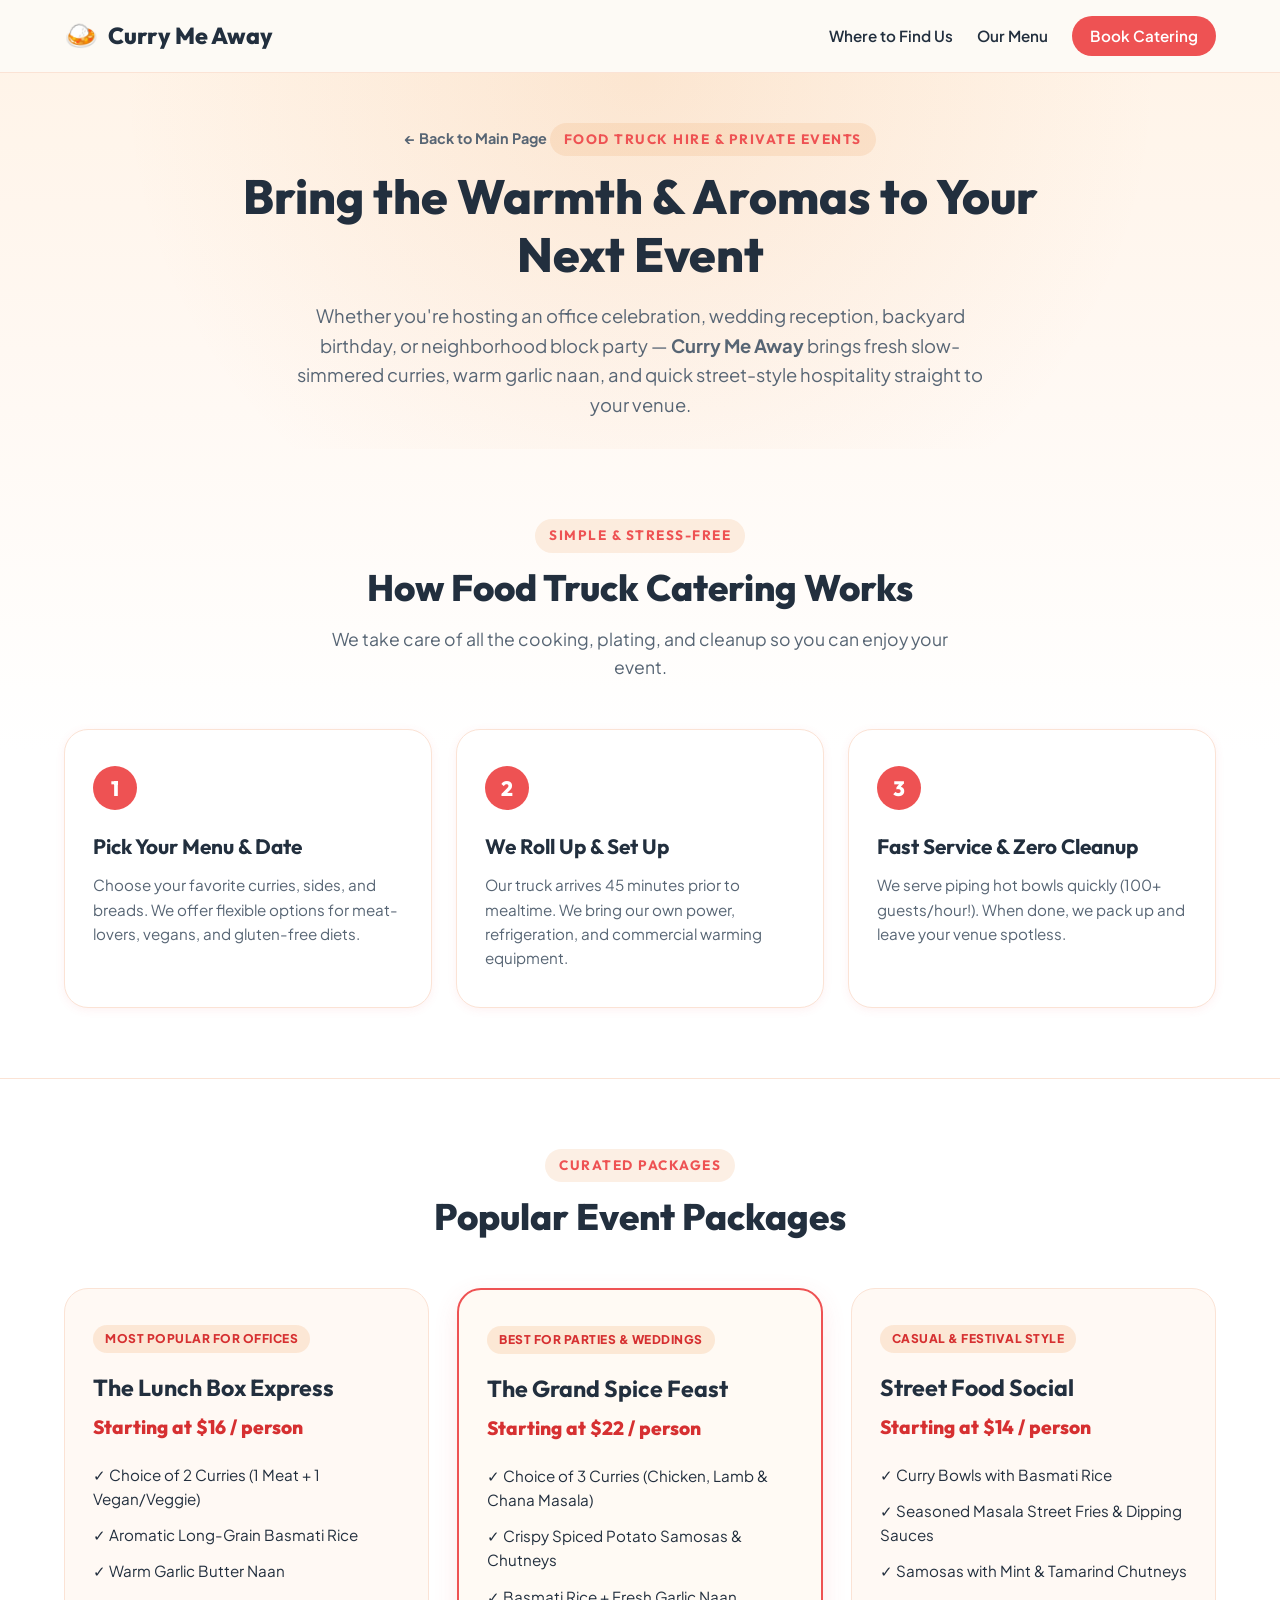
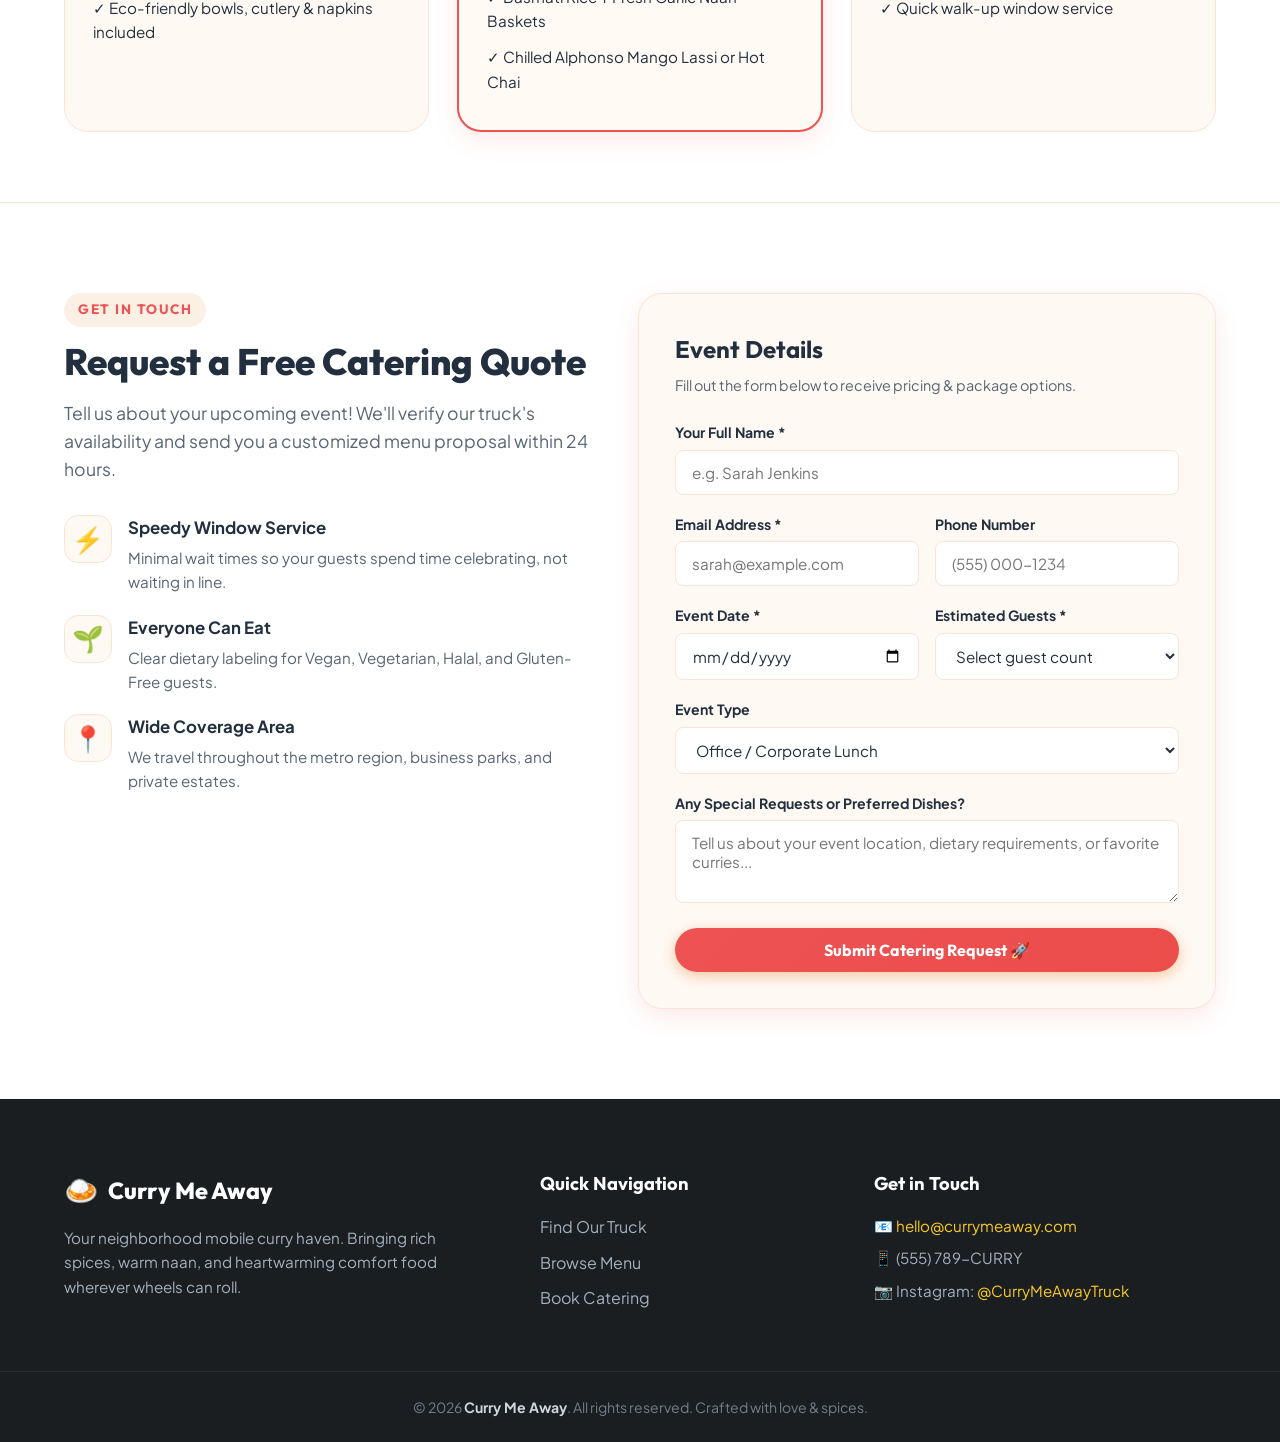
==== catering.html @ a6b998eb "Initial commit" ====
<!DOCTYPE html>
<html lang="en">
<head>
  <meta charset="UTF-8">
  <meta name="viewport" content="width=device-width, initial-scale=1.0">
  <title>Catering & Private Events | Curry Me Away</title>
  
  <!-- Google Fonts -->
  <link rel="preconnect" href="https://fonts.googleapis.com">
  <link rel="preconnect" href="https://fonts.gstatic.com" crossorigin>
  <link href="https://fonts.googleapis.com/css2?family=Outfit:wght@400;500;600;700;800&family=Plus+Jakarta+Sans:wght@400;500;600;700&display=swap" rel="stylesheet">
  
  <!-- Link to our stylesheet -->
  <link rel="stylesheet" href="styles.css">
</head>
<body>

  <!-- ================================================================= -->
  <!-- 1. NAVIGATION BAR                                                 -->
  <!-- ================================================================= -->
  <header class="site-header">
    <div class="container header-container">
      
      <!-- Brand Logo & Name (Links back to Home) -->
      <a href="index.html" class="brand-logo">
        <span class="logo-icon">🍛</span>
        <span class="brand-text">Curry Me Away</span>
      </a>

      <!-- Navigation Links -->
      <nav class="main-nav" id="mainNav">
        <a href="index.html#schedule" class="nav-link">Where to Find Us</a>
        <a href="index.html#menu" class="nav-link">Our Menu</a>
        <a href="catering.html" class="nav-link nav-btn active">Book Catering</a>
      </nav>

      <!-- Mobile Menu Toggle Button -->
      <button class="mobile-menu-btn" id="mobileMenuBtn" aria-label="Toggle Navigation">
        <span></span>
        <span></span>
        <span></span>
      </button>

    </div>
  </header>

  <!-- ================================================================= -->
  <!-- 2. CATERING HERO SECTION                                          -->
  <!-- ================================================================= -->
  <section class="catering-page-hero">
    <div class="container">
      <div class="catering-hero-content">
        <a href="index.html" class="back-link">← Back to Main Page</a>
        <span class="section-subtitle">Food Truck Hire & Private Events</span>
        <h1 class="catering-hero-title">Bring the Warmth & Aromas to Your Next Event</h1>
        <p class="catering-hero-desc">
          Whether you're hosting an office celebration, wedding reception, backyard birthday, 
          or neighborhood block party — <strong>Curry Me Away</strong> brings fresh slow-simmered curries, 
          warm garlic naan, and quick street-style hospitality straight to your venue.
        </p>
      </div>
    </div>
  </section>

  <!-- ================================================================= -->
  <!-- 3. HOW CATERING WORKS (3-Step Process)                           -->
  <!-- ================================================================= -->
  <section class="catering-steps-section">
    <div class="container">
      <div class="section-header">
        <span class="section-subtitle">Simple & Stress-Free</span>
        <h2 class="section-title">How Food Truck Catering Works</h2>
        <p class="section-intro">We take care of all the cooking, plating, and cleanup so you can enjoy your event.</p>
      </div>

      <div class="steps-grid">
        <div class="step-card">
          <div class="step-number">1</div>
          <h3>Pick Your Menu & Date</h3>
          <p>Choose your favorite curries, sides, and breads. We offer flexible options for meat-lovers, vegans, and gluten-free diets.</p>
        </div>

        <div class="step-card">
          <div class="step-number">2</div>
          <h3>We Roll Up & Set Up</h3>
          <p>Our truck arrives 45 minutes prior to mealtime. We bring our own power, refrigeration, and commercial warming equipment.</p>
        </div>

        <div class="step-card">
          <div class="step-number">3</div>
          <h3>Fast Service & Zero Cleanup</h3>
          <p>We serve piping hot bowls quickly (100+ guests/hour!). When done, we pack up and leave your venue spotless.</p>
        </div>
      </div>
    </div>
  </section>

  <!-- ================================================================= -->
  <!-- 4. POPULAR PACKAGES                                               -->
  <!-- ================================================================= -->
  <section class="catering-packages-section">
    <div class="container">
      <div class="section-header">
        <span class="section-subtitle">Curated Packages</span>
        <h2 class="section-title">Popular Event Packages</h2>
      </div>

      <div class="packages-grid">
        <div class="package-card">
          <div class="package-badge">Most Popular for Offices</div>
          <h3>The Lunch Box Express</h3>
          <p class="package-price">Starting at $16 / person</p>
          <ul class="package-features">
            <li>✓ Choice of 2 Curries (1 Meat + 1 Vegan/Veggie)</li>
            <li>✓ Aromatic Long-Grain Basmati Rice</li>
            <li>✓ Warm Garlic Butter Naan</li>
            <li>✓ Eco-friendly bowls, cutlery & napkins included</li>
          </ul>
        </div>

        <div class="package-card featured-package">
          <div class="package-badge">Best for Parties & Weddings</div>
          <h3>The Grand Spice Feast</h3>
          <p class="package-price">Starting at $22 / person</p>
          <ul class="package-features">
            <li>✓ Choice of 3 Curries (Chicken, Lamb & Chana Masala)</li>
            <li>✓ Crispy Spiced Potato Samosas & Chutneys</li>
            <li>✓ Basmati Rice + Fresh Garlic Naan Baskets</li>
            <li>✓ Chilled Alphonso Mango Lassi or Hot Chai</li>
          </ul>
        </div>

        <div class="package-card">
          <div class="package-badge">Casual & Festival Style</div>
          <h3>Street Food Social</h3>
          <p class="package-price">Starting at $14 / person</p>
          <ul class="package-features">
            <li>✓ Curry Bowls with Basmati Rice</li>
            <li>✓ Seasoned Masala Street Fries & Dipping Sauces</li>
            <li>✓ Samosas with Mint & Tamarind Chutneys</li>
            <li>✓ Quick walk-up window service</li>
          </ul>
        </div>
      </div>
    </div>
  </section>

  <!-- ================================================================= -->
  <!-- 5. CATERING INQUIRY FORM                                          -->
  <!-- ================================================================= -->
  <section class="section-catering-form-page" id="inquiryFormSection">
    <div class="container">
      <div class="catering-layout">
        
        <div class="catering-info">
          <span class="section-subtitle">Get In Touch</span>
          <h2 class="section-title">Request a Free Catering Quote</h2>
          <p>
            Tell us about your upcoming event! We'll verify our truck's availability and send you a customized menu proposal within 24 hours.
          </p>

          <div class="catering-perks">
            <div class="perk-item">
              <span class="perk-icon">⚡</span>
              <div>
                <strong>Speedy Window Service</strong>
                <p>Minimal wait times so your guests spend time celebrating, not waiting in line.</p>
              </div>
            </div>
            <div class="perk-item">
              <span class="perk-icon">🌱</span>
              <div>
                <strong>Everyone Can Eat</strong>
                <p>Clear dietary labeling for Vegan, Vegetarian, Halal, and Gluten-Free guests.</p>
              </div>
            </div>
            <div class="perk-item">
              <span class="perk-icon">📍</span>
              <div>
                <strong>Wide Coverage Area</strong>
                <p>We travel throughout the metro region, business parks, and private estates.</p>
              </div>
            </div>
          </div>
        </div>

        <!-- The Catering Form Card -->
        <div class="catering-form-card">
          <h3>Event Details</h3>
          <p class="form-subtext">Fill out the form below to receive pricing & package options.</p>

          <!-- Success Alert Message (revealed after submission via JavaScript) -->
          <div class="form-alert hidden" id="cateringSuccessAlert">
            <span class="alert-icon">🎉</span>
            <div>
              <strong>Inquiry Received!</strong>
              <p id="alertMessage">Thank you! We've received your request and will get back to you shortly.</p>
            </div>
          </div>

          <form id="cateringForm" class="catering-form">
            <div class="form-group">
              <label for="clientName">Your Full Name *</label>
              <input type="text" id="clientName" name="clientName" placeholder="e.g. Sarah Jenkins" required>
            </div>

            <div class="form-row">
              <div class="form-group">
                <label for="clientEmail">Email Address *</label>
                <input type="email" id="clientEmail" name="clientEmail" placeholder="sarah@example.com" required>
              </div>
              <div class="form-group">
                <label for="clientPhone">Phone Number</label>
                <input type="tel" id="clientPhone" name="clientPhone" placeholder="(555) 000-1234">
              </div>
            </div>

            <div class="form-row">
              <div class="form-group">
                <label for="eventDate">Event Date *</label>
                <input type="date" id="eventDate" name="eventDate" required>
              </div>
              <div class="form-group">
                <label for="guestCount">Estimated Guests *</label>
                <select id="guestCount" name="guestCount" required>
                  <option value="" disabled selected>Select guest count</option>
                  <option value="25-50 guests">25 – 50 guests</option>
                  <option value="50-100 guests">50 – 100 guests</option>
                  <option value="100-200 guests">100 – 200 guests</option>
                  <option value="200+ guests">200+ guests</option>
                </select>
              </div>
            </div>

            <div class="form-group">
              <label for="eventType">Event Type</label>
              <select id="eventType" name="eventType">
                <option value="Office / Corporate Lunch">Office / Corporate Lunch</option>
                <option value="Wedding / Engagement">Wedding / Engagement</option>
                <option value="Birthday or Anniversary">Birthday / Anniversary</option>
                <option value="Festival / Community Gathering">Festival / Community Gathering</option>
                <option value="Other Private Gathering">Other Private Event</option>
              </select>
            </div>

            <div class="form-group">
              <label for="eventNotes">Any Special Requests or Preferred Dishes?</label>
              <textarea id="eventNotes" name="eventNotes" rows="3" placeholder="Tell us about your event location, dietary requirements, or favorite curries..."></textarea>
            </div>

            <button type="submit" class="btn btn-primary btn-block">
              Submit Catering Request 🚀
            </button>
          </form>
        </div>

      </div>
    </div>
  </section>

  <!-- ================================================================= -->
  <!-- 6. FOOTER                                                         -->
  <!-- ================================================================= -->
  <footer class="site-footer">
    <div class="container footer-container">
      
      <div class="footer-brand">
        <div class="brand-logo footer-logo">
          <span class="logo-icon">🍛</span>
          <span class="brand-text">Curry Me Away</span>
        </div>
        <p class="footer-about">
          Your neighborhood mobile curry haven. Bringing rich spices, warm naan, and heartwarming comfort food wherever wheels can roll.
        </p>
      </div>

      <div class="footer-links">
        <h4>Quick Navigation</h4>
        <ul>
          <li><a href="index.html#schedule">Find Our Truck</a></li>
          <li><a href="index.html#menu">Browse Menu</a></li>
          <li><a href="catering.html">Book Catering</a></li>
        </ul>
      </div>

      <div class="footer-contact">
        <h4>Get in Touch</h4>
        <p>📧 <a href="mailto:hello@currymeaway.com">hello@currymeaway.com</a></p>
        <p>📱 (555) 789-CURRY</p>
        <p>📷 Instagram: <a href="#">@CurryMeAwayTruck</a></p>
      </div>

    </div>

    <div class="footer-bottom">
      <div class="container">
        <p>© <span id="currentYear">2026</span> <strong>Curry Me Away</strong>. All rights reserved. Crafted with love & spices.</p>
      </div>
    </div>
  </footer>

  <!-- Link to our JavaScript logic -->
  <script src="script.js"></script>
</body>
</html>
---- styles.css ----
/* ==========================================================================
   Curry Me Away - Stylesheet (styles.css)
   ========================================================================== */

/* --------------------------------------------------------------------------
   1. CSS VARIABLES (Theme Colors & Settings)
   Beginner Note: Variables store values (like colors) in one place so you
   can change the whole site's theme just by changing these values!
   -------------------------------------------------------------------------- */
:root {
  /* ========================================================================
     Warm Sunset Palette: Soft Reds, Golden Yellows & Twilight Blue Accent
     ======================================================================== */
  --sunset-red: #ee5253;          /* Soft Sunset Crimson / Coral */
  --sunset-rose: #ff7675;         /* Soft Peach Rose */
  --sunset-gold: #f9ca24;         /* Golden Hour Sun Yellow */
  --sunset-amber: #f39c12;        /* Warm Amber Honey */
  --sunset-blue: #3867d6;         /* Twilight Sky Blue Accent */
  --sunset-deepblue: #1e3799;     /* Twilight Dusk Navy */

  /* Theme mappings */
  --primary-spice: #ee5253;       /* Main interactive color: vibrant sunset coral */
  --primary-hover: #d63031;       /* Deep warm sunset red */
  --spice-red: #eb4d4b;
  --spice-gold: #f9ca24;
  --herb-green: #20bf6b;          /* Veggie/Vegan badge */

  /* Neutral Backgrounds & Text - Grading down to pure white */
  --bg-cream: #fff9f4;           /* Warm sunset mist */
  --bg-card: #ffffff;            /* Pure white card backgrounds */
  --text-main: #222f3e;          /* Rich charcoal for high contrast */
  --text-muted: #576574;         /* Soft twilight slate for subtitles */
  --border-light: #fbe3d5;       /* Delicate sunset border */

  /* Modern Sunset Shadows */
  --shadow-sm: 0 2px 10px rgba(238, 82, 83, 0.08);
  --shadow-md: 0 8px 24px rgba(238, 82, 83, 0.12);
  --shadow-lg: 0 16px 44px rgba(56, 103, 214, 0.12);

  /* Rounded corners */
  --radius-sm: 8px;
  --radius-md: 14px;
  --radius-lg: 24px;
  --radius-full: 9999px;

  /* Font Families */
  --font-heading: 'Outfit', sans-serif;
  --font-body: 'Plus Jakarta Sans', -apple-system, BlinkMacSystemFont, sans-serif;
}

/* --------------------------------------------------------------------------
   2. GLOBAL RESET & BASE STYLES
   -------------------------------------------------------------------------- */
*, *::before, *::after {
  box-sizing: border-box;
  margin: 0;
  padding: 0;
}

html {
  scroll-behavior: smooth;
}

body {
  font-family: var(--font-body);
  /* Warm sunset gradient at the top (soft red/yellow glow) grading smoothly into crisp white */
  background: linear-gradient(180deg, #fff3e6 0%, #fff8f2 350px, #ffffff 750px, #ffffff 100%);
  background-attachment: local;
  color: var(--text-main);
  line-height: 1.6;
  font-size: 16px;
  -webkit-font-smoothing: antialiased;
  min-height: 100vh;
}

img {
  max-width: 100%;
  display: block;
}

a {
  color: var(--primary-spice);
  text-decoration: none;
  transition: color 0.2s ease;
}

a:hover {
  color: var(--primary-hover);
}

/* Container: centers content and keeps it neatly bounded */
.container {
  width: 90%;
  max-width: 1160px;
  margin: 0 auto;
}

/* --------------------------------------------------------------------------
   3. BUTTONS & UI COMPONENTS
   -------------------------------------------------------------------------- */
.btn {
  display: inline-flex;
  align-items: center;
  justify-content: center;
  gap: 8px;
  padding: 12px 24px;
  font-family: var(--font-heading);
  font-size: 1rem;
  font-weight: 700;
  border-radius: var(--radius-full);
  border: none;
  cursor: pointer;
  transition: all 0.25s ease;
  text-decoration: none;
}

.btn-primary {
  background: linear-gradient(135deg, var(--primary-spice), var(--spice-red));
  color: #ffffff;
  box-shadow: 0 4px 14px rgba(230, 126, 34, 0.4);
}

.btn-primary:hover {
  color: #ffffff;
  transform: translateY(-2px);
  box-shadow: 0 6px 20px rgba(230, 126, 34, 0.55);
}

.btn-secondary {
  background-color: #ffffff;
  color: var(--text-main);
  border: 2px solid var(--border-light);
}

.btn-secondary:hover {
  border-color: var(--primary-spice);
  color: var(--primary-spice);
  transform: translateY(-2px);
}

.btn-outline {
  background: transparent;
  color: var(--primary-spice);
  border: 2px solid var(--primary-spice);
}

.btn-outline:hover {
  background-color: var(--primary-spice);
  color: #ffffff;
}

.btn-block {
  width: 100%;
}

/* Section Header Utility */
.section-header {
  text-align: center;
  max-width: 650px;
  margin: 0 auto 48px auto;
}

.section-subtitle {
  display: inline-block;
  font-family: var(--font-heading);
  font-size: 0.85rem;
  font-weight: 700;
  text-transform: uppercase;
  letter-spacing: 1.5px;
  color: var(--primary-spice);
  background-color: rgba(230, 126, 34, 0.12);
  padding: 6px 14px;
  border-radius: var(--radius-full);
  margin-bottom: 12px;
}

.section-title {
  font-family: var(--font-heading);
  font-size: 2.3rem;
  font-weight: 800;
  color: var(--text-main);
  line-height: 1.25;
  margin-bottom: 14px;
}

.section-intro {
  color: var(--text-muted);
  font-size: 1.1rem;
}

/* --------------------------------------------------------------------------
   4. NAVIGATION BAR
   -------------------------------------------------------------------------- */
.site-header {
  position: sticky;
  top: 0;
  background-color: rgba(253, 250, 246, 0.94);
  backdrop-filter: blur(12px);
  border-bottom: 1px solid var(--border-light);
  z-index: 1000;
  padding: 14px 0;
}

.header-container {
  display: flex;
  align-items: center;
  justify-content: space-between;
  gap: 16px;
}

.brand-logo {
  display: flex;
  align-items: center;
  gap: 10px;
  font-family: var(--font-heading);
  font-size: 1.45rem;
  font-weight: 800;
  color: var(--text-main);
}

.logo-icon {
  font-size: 1.7rem;
  transform: rotate(-4deg);
}

.live-status-pill {
  display: inline-flex;
  align-items: center;
  gap: 8px;
  background: #ffffff;
  border: 1px solid var(--border-light);
  padding: 6px 14px;
  border-radius: var(--radius-full);
  font-size: 0.85rem;
  font-weight: 600;
  color: var(--text-main);
  box-shadow: var(--shadow-sm);
}

.status-dot {
  width: 9px;
  height: 9px;
  border-radius: 50%;
  background-color: var(--herb-green);
  box-shadow: 0 0 0 3px rgba(39, 174, 96, 0.25);
  animation: pulse 2s infinite;
}

@keyframes pulse {
  0% { box-shadow: 0 0 0 0 rgba(39, 174, 96, 0.5); }
  70% { box-shadow: 0 0 0 8px rgba(39, 174, 96, 0); }
  100% { box-shadow: 0 0 0 0 rgba(39, 174, 96, 0); }
}

.main-nav {
  display: flex;
  align-items: center;
  gap: 24px;
}

.nav-link {
  font-weight: 600;
  color: var(--text-main);
  font-size: 0.95rem;
}

.nav-link:hover {
  color: var(--primary-spice);
}

.nav-btn {
  background-color: var(--primary-spice);
  color: #ffffff !important;
  padding: 8px 18px;
  border-radius: var(--radius-full);
}

.nav-btn:hover {
  background-color: var(--primary-hover);
}

.mobile-menu-btn {
  display: none;
  flex-direction: column;
  gap: 5px;
  background: transparent;
  border: none;
  cursor: pointer;
  padding: 6px;
}

.mobile-menu-btn span {
  width: 24px;
  height: 2.5px;
  background-color: var(--text-main);
  border-radius: 2px;
  transition: all 0.3s ease;
}

/* --------------------------------------------------------------------------
   5. HERO SECTION
   -------------------------------------------------------------------------- */
.hero-section {
  padding: 70px 0 60px 0;
  background: radial-gradient(circle at 80% 20%, rgba(230, 126, 34, 0.08) 0%, transparent 60%);
}

.hero-container {
  display: grid;
  grid-template-columns: 1.2fr 0.8fr;
  align-items: center;
  gap: 48px;
}

.hero-tagline {
  display: inline-block;
  font-size: 0.9rem;
  font-weight: 700;
  color: var(--spice-red);
  margin-bottom: 14px;
  letter-spacing: 0.5px;
}

.hero-title {
  font-family: var(--font-heading);
  font-size: 3.4rem;
  font-weight: 800;
  line-height: 1.15;
  color: var(--text-main);
  margin-bottom: 18px;
}

.hero-title .highlight {
  background: linear-gradient(120deg, var(--primary-spice), var(--spice-red));
  -webkit-background-clip: text;
  -webkit-text-fill-color: transparent;
}

.hero-description {
  font-size: 1.15rem;
  color: var(--text-muted);
  margin-bottom: 30px;
  max-width: 540px;
}

.hero-actions {
  display: flex;
  gap: 16px;
  margin-bottom: 36px;
  flex-wrap: wrap;
}

.hero-badges {
  display: flex;
  gap: 20px;
  flex-wrap: wrap;
}

.badge-item {
  display: flex;
  align-items: center;
  gap: 8px;
  font-size: 0.9rem;
  font-weight: 600;
  color: var(--text-main);
  background: #ffffff;
  padding: 6px 14px;
  border-radius: var(--radius-full);
  border: 1px solid var(--border-light);
  box-shadow: var(--shadow-sm);
}

/* Hero Decorative Card */
.hero-food-card {
  background: linear-gradient(145deg, #ffffff, #fffaf4);
  border: 2px solid #fae5d3;
  border-radius: var(--radius-lg);
  padding: 36px 30px;
  box-shadow: var(--shadow-lg);
  text-align: center;
  position: relative;
  transform: rotate(1deg);
  transition: transform 0.3s ease;
}

.hero-food-card:hover {
  transform: rotate(0deg) translateY(-4px);
}

.card-visual-header {
  display: flex;
  justify-content: space-between;
  align-items: center;
  margin-bottom: 20px;
}

.card-tag {
  background-color: rgba(230, 126, 34, 0.15);
  color: var(--primary-hover);
  padding: 4px 10px;
  border-radius: var(--radius-full);
  font-size: 0.75rem;
  font-weight: 700;
}

.spice-level {
  font-size: 0.8rem;
  font-weight: 700;
  color: var(--spice-red);
}

.food-emoji-display {
  font-size: 5rem;
  line-height: 1;
  margin: 10px 0 16px 0;
  filter: drop-shadow(0 10px 14px rgba(230, 126, 34, 0.25));
}

.hero-food-card h3 {
  font-family: var(--font-heading);
  font-size: 1.45rem;
  margin-bottom: 8px;
}

.hero-food-card p {
  color: var(--text-muted);
  font-size: 0.95rem;
  margin-bottom: 20px;
}

.pill-badge {
  display: inline-block;
  background-color: #f6f8fa;
  color: var(--text-main);
  padding: 6px 16px;
  border-radius: var(--radius-full);
  font-size: 0.85rem;
  font-weight: 600;
  border: 1px solid var(--border-light);
}

/* --------------------------------------------------------------------------
   6. LIVE SCHEDULE & TRACKER SECTION
   -------------------------------------------------------------------------- */
.section-schedule {
  padding: 80px 0;
  background-color: #ffffff;
  border-top: 1px solid var(--border-light);
  border-bottom: 1px solid var(--border-light);
}

/* Today's Special Featured Card */
.today-highlight-card {
  background: linear-gradient(135deg, #2c3e50, #1a252f);
  color: #ffffff;
  border-radius: var(--radius-lg);
  padding: 32px;
  box-shadow: var(--shadow-lg);
  margin-bottom: 48px;
  position: relative;
  overflow: hidden;
  border-left: 8px solid var(--primary-spice);
}

.today-banner-label {
  display: flex;
  align-items: center;
  gap: 8px;
  font-family: var(--font-heading);
  font-size: 0.9rem;
  font-weight: 800;
  letter-spacing: 1.5px;
  color: var(--spice-gold);
  margin-bottom: 16px;
}

.today-details {
  display: flex;
  justify-content: space-between;
  align-items: center;
  gap: 24px;
  flex-wrap: wrap;
}

.today-info h3 {
  font-family: var(--font-heading);
  font-size: 2rem;
  font-weight: 800;
  margin-bottom: 6px;
}

.today-address {
  color: #bdc3c7;
  font-size: 1.05rem;
  margin-bottom: 6px;
}

.today-hours {
  color: var(--spice-gold);
  font-weight: 700;
  font-size: 1.05rem;
}

.today-actions .btn-outline {
  border-color: #ffffff;
  color: #ffffff;
}

.today-actions .btn-outline:hover {
  background-color: #ffffff;
  color: #1a252f;
}

/* Weekly Itinerary Grid */
.weekly-heading {
  font-family: var(--font-heading);
  font-size: 1.4rem;
  margin-bottom: 24px;
  color: var(--text-main);
}

.schedule-grid {
  display: grid;
  grid-template-columns: repeat(auto-fit, minmax(260px, 1fr));
  gap: 16px;
}

.schedule-day-card {
  background-color: var(--bg-cream);
  border: 1px solid var(--border-light);
  border-radius: var(--radius-md);
  padding: 20px;
  transition: all 0.2s ease;
  position: relative;
}

.schedule-day-card:hover {
  transform: translateY(-2px);
  box-shadow: var(--shadow-sm);
  border-color: var(--primary-spice);
}

.schedule-day-card.is-today {
  border: 2px solid var(--primary-spice);
  background-color: #fff9f3;
  box-shadow: 0 4px 16px rgba(230, 126, 34, 0.15);
}

.day-header {
  display: flex;
  justify-content: space-between;
  align-items: center;
  margin-bottom: 8px;
}

.day-name {
  font-family: var(--font-heading);
  font-size: 1.15rem;
  font-weight: 800;
  color: var(--text-main);
}

.today-indicator-tag {
  background-color: var(--primary-spice);
  color: #ffffff;
  font-size: 0.7rem;
  font-weight: 800;
  padding: 3px 8px;
  border-radius: var(--radius-full);
  text-transform: uppercase;
  letter-spacing: 0.5px;
}

.day-location {
  font-weight: 600;
  color: var(--primary-hover);
  margin-bottom: 4px;
  font-size: 0.95rem;
}

.day-address {
  font-size: 0.85rem;
  color: var(--text-muted);
  margin-bottom: 8px;
}

.day-time {
  font-size: 0.85rem;
  color: var(--text-main);
  font-weight: 600;
}

/* --------------------------------------------------------------------------
   7. INTERACTIVE MENU SECTION
   -------------------------------------------------------------------------- */
.section-menu {
  padding: 90px 0;
}

.filter-controls {
  display: flex;
  justify-content: center;
  gap: 10px;
  flex-wrap: wrap;
  margin-bottom: 40px;
}

.filter-btn {
  background-color: #ffffff;
  border: 1px solid var(--border-light);
  color: var(--text-main);
  font-family: var(--font-heading);
  font-weight: 600;
  font-size: 0.95rem;
  padding: 10px 20px;
  border-radius: var(--radius-full);
  cursor: pointer;
  transition: all 0.2s ease;
}

.filter-btn:hover {
  border-color: var(--primary-spice);
  color: var(--primary-spice);
}

.filter-btn.active {
  background-color: var(--primary-spice);
  color: #ffffff;
  border-color: var(--primary-spice);
  box-shadow: 0 4px 12px rgba(230, 126, 34, 0.35);
}

/* Menu Grid */
.menu-grid {
  display: grid;
  grid-template-columns: repeat(auto-fill, minmax(320px, 1fr));
  gap: 24px;
  margin-bottom: 32px;
}

.menu-card {
  background-color: var(--bg-card);
  border: 1px solid var(--border-light);
  border-radius: var(--radius-lg);
  padding: 24px;
  box-shadow: var(--shadow-sm);
  display: flex;
  flex-direction: column;
  justify-content: space-between;
  transition: transform 0.25s ease, box-shadow 0.25s ease;
  position: relative;
}

.menu-card:hover {
  transform: translateY(-4px);
  box-shadow: var(--shadow-md);
  border-color: #fae5d3;
}

.menu-card-top {
  display: flex;
  justify-content: space-between;
  align-items: flex-start;
  margin-bottom: 12px;
}

.dish-icon {
  font-size: 2.2rem;
  background-color: rgba(230, 126, 34, 0.1);
  width: 54px;
  height: 54px;
  display: flex;
  align-items: center;
  justify-content: center;
  border-radius: var(--radius-md);
}

.dish-price {
  font-family: var(--font-heading);
  font-size: 1.35rem;
  font-weight: 800;
  color: var(--primary-hover);
}

.dish-name {
  font-family: var(--font-heading);
  font-size: 1.25rem;
  font-weight: 700;
  color: var(--text-main);
  margin-bottom: 8px;
}

.dish-description {
  color: var(--text-muted);
  font-size: 0.92rem;
  line-height: 1.5;
  margin-bottom: 18px;
  flex-grow: 1;
}

.dish-meta {
  display: flex;
  justify-content: space-between;
  align-items: center;
  border-top: 1px dashed var(--border-light);
  padding-top: 14px;
  margin-top: auto;
}

.diet-tags {
  display: flex;
  gap: 6px;
  flex-wrap: wrap;
}

.tag {
  font-size: 0.72rem;
  font-weight: 700;
  padding: 3px 8px;
  border-radius: var(--radius-full);
  text-transform: uppercase;
}

.tag-vegan {
  background-color: rgba(39, 174, 96, 0.15);
  color: var(--herb-green);
}

.tag-gf {
  background-color: rgba(243, 156, 18, 0.15);
  color: #b7791f;
}

.tag-veg {
  background-color: rgba(46, 204, 113, 0.15);
  color: #27ae60;
}

.dish-spice {
  font-size: 0.82rem;
  font-weight: 700;
}

.menu-footnote {
  text-align: center;
  color: var(--text-muted);
  font-size: 0.95rem;
  margin-top: 24px;
}

/* --------------------------------------------------------------------------
   8. CATERING & INQUIRY SECTION
   -------------------------------------------------------------------------- */
.section-catering {
  padding: 90px 0;
  background-color: #ffffff;
  border-top: 1px solid var(--border-light);
}

.catering-layout {
  display: grid;
  grid-template-columns: 1fr 1.1fr;
  gap: 48px;
  align-items: start;
}

.catering-info p {
  color: var(--text-muted);
  font-size: 1.1rem;
  margin-bottom: 32px;
}

.catering-perks {
  display: flex;
  flex-direction: column;
  gap: 20px;
}

.perk-item {
  display: flex;
  gap: 16px;
  align-items: flex-start;
}

.perk-icon {
  font-size: 1.6rem;
  background-color: var(--bg-cream);
  border: 1px solid var(--border-light);
  width: 48px;
  height: 48px;
  display: flex;
  align-items: center;
  justify-content: center;
  border-radius: var(--radius-md);
  flex-shrink: 0;
}

.perk-item strong {
  display: block;
  font-size: 1.05rem;
  margin-bottom: 4px;
}

.perk-item p {
  font-size: 0.95rem;
  margin-bottom: 0;
}

/* Catering Form Card */
.catering-form-card {
  background-color: var(--bg-cream);
  border: 1px solid var(--border-light);
  border-radius: var(--radius-lg);
  padding: 36px;
  box-shadow: var(--shadow-md);
}

.catering-form-card h3 {
  font-family: var(--font-heading);
  font-size: 1.5rem;
  margin-bottom: 6px;
}

.form-subtext {
  color: var(--text-muted);
  font-size: 0.9rem;
  margin-bottom: 24px;
}

.form-group {
  margin-bottom: 18px;
}

.form-row {
  display: grid;
  grid-template-columns: 1fr 1fr;
  gap: 16px;
}

.catering-form label {
  display: block;
  font-size: 0.88rem;
  font-weight: 700;
  margin-bottom: 6px;
  color: var(--text-main);
}

.catering-form input,
.catering-form select,
.catering-form textarea {
  width: 100%;
  padding: 12px 16px;
  font-family: var(--font-body);
  font-size: 0.95rem;
  border: 1px solid var(--border-light);
  border-radius: var(--radius-sm);
  background-color: #ffffff;
  color: var(--text-main);
  transition: all 0.2s ease;
}

.catering-form input:focus,
.catering-form select:focus,
.catering-form textarea:focus {
  outline: none;
  border-color: var(--primary-spice);
  box-shadow: 0 0 0 3px rgba(230, 126, 34, 0.2);
}

/* Form Alert */
.form-alert {
  display: flex;
  gap: 12px;
  align-items: center;
  background-color: #eafaf1;
  border: 1px solid #a3e4d7;
  color: #1e8449;
  padding: 16px;
  border-radius: var(--radius-md);
  margin-bottom: 20px;
}

.form-alert.hidden {
  display: none;
}

.alert-icon {
  font-size: 1.8rem;
}

/* --------------------------------------------------------------------------
   8b. CATERING CTA BANNER (Landing Page)
   -------------------------------------------------------------------------- */
.section-catering-cta {
  padding: 40px 0 90px 0;
}

.catering-cta-card {
  background: linear-gradient(135deg, #24292e, #1a1e21);
  color: #ffffff;
  border-radius: var(--radius-lg);
  padding: 48px 40px;
  display: flex;
  justify-content: space-between;
  align-items: center;
  gap: 32px;
  border-left: 8px solid var(--primary-spice);
  box-shadow: var(--shadow-lg);
}

.catering-cta-card .section-subtitle {
  background-color: rgba(230, 126, 34, 0.2);
  color: var(--spice-gold);
}

.catering-cta-card h2 {
  font-family: var(--font-heading);
  font-size: 2.1rem;
  margin: 10px 0 10px 0;
}

.catering-cta-card p {
  color: #bdc3c7;
  max-width: 600px;
  font-size: 1.05rem;
}

/* --------------------------------------------------------------------------
   8c. DEDICATED CATERING PAGE STYLES (catering.html)
   -------------------------------------------------------------------------- */
.catering-page-hero {
  padding: 50px 0 30px 0;
  background: radial-gradient(circle at 50% 0%, rgba(230, 126, 34, 0.12) 0%, transparent 70%);
  text-align: center;
}

.back-link {
  display: inline-block;
  font-weight: 700;
  font-size: 0.9rem;
  margin-bottom: 18px;
  color: var(--text-muted);
}

.back-link:hover {
  color: var(--primary-spice);
}

.catering-hero-title {
  font-family: var(--font-heading);
  font-size: 3rem;
  font-weight: 800;
  line-height: 1.2;
  margin-bottom: 18px;
  max-width: 820px;
  margin-left: auto;
  margin-right: auto;
}

.catering-hero-desc {
  font-size: 1.15rem;
  color: var(--text-muted);
  max-width: 720px;
  margin: 0 auto;
}

.catering-steps-section {
  padding: 70px 0;
}

.steps-grid {
  display: grid;
  grid-template-columns: repeat(auto-fit, minmax(280px, 1fr));
  gap: 24px;
}

.step-card {
  background: #ffffff;
  border: 1px solid var(--border-light);
  border-radius: var(--radius-lg);
  padding: 36px 28px;
  box-shadow: var(--shadow-sm);
  position: relative;
  transition: transform 0.2s ease, border-color 0.2s ease;
}

.step-card:hover {
  transform: translateY(-4px);
  border-color: var(--primary-spice);
}

.step-number {
  width: 44px;
  height: 44px;
  background: var(--primary-spice);
  color: #ffffff;
  font-family: var(--font-heading);
  font-weight: 800;
  font-size: 1.3rem;
  display: flex;
  align-items: center;
  justify-content: center;
  border-radius: 50%;
  margin-bottom: 20px;
}

.step-card h3 {
  font-family: var(--font-heading);
  font-size: 1.3rem;
  margin-bottom: 10px;
}

.step-card p {
  color: var(--text-muted);
  font-size: 0.95rem;
}

.catering-packages-section {
  padding: 70px 0;
  background-color: #ffffff;
  border-top: 1px solid var(--border-light);
  border-bottom: 1px solid var(--border-light);
}

.packages-grid {
  display: grid;
  grid-template-columns: repeat(auto-fit, minmax(300px, 1fr));
  gap: 28px;
}

.package-card {
  background: var(--bg-cream);
  border: 1px solid var(--border-light);
  border-radius: var(--radius-lg);
  padding: 36px 28px;
  display: flex;
  flex-direction: column;
  position: relative;
  transition: all 0.25s ease;
}

.package-card:hover {
  transform: translateY(-4px);
  box-shadow: var(--shadow-md);
}

.featured-package {
  border: 2px solid var(--primary-spice);
  background: #fffaf4;
  box-shadow: var(--shadow-md);
}

.package-badge {
  display: inline-block;
  align-self: flex-start;
  font-size: 0.75rem;
  font-weight: 800;
  text-transform: uppercase;
  letter-spacing: 0.5px;
  padding: 4px 12px;
  border-radius: var(--radius-full);
  background: rgba(230, 126, 34, 0.15);
  color: var(--primary-hover);
  margin-bottom: 16px;
}

.package-card h3 {
  font-family: var(--font-heading);
  font-size: 1.45rem;
  margin-bottom: 6px;
}

.package-price {
  font-family: var(--font-heading);
  font-size: 1.2rem;
  font-weight: 800;
  color: var(--primary-hover);
  margin-bottom: 20px;
}

.package-features {
  list-style: none;
  display: flex;
  flex-direction: column;
  gap: 12px;
  font-size: 0.95rem;
  color: var(--text-main);
}

.section-catering-form-page {
  padding: 90px 0;
}

/* --------------------------------------------------------------------------
   9. FOOTER
   -------------------------------------------------------------------------- */
.site-footer {
  background-color: #1a1e21;
  color: #f1f2f6;
  padding: 70px 0 0 0;
}

.footer-container {
  display: grid;
  grid-template-columns: 1.5fr 1fr 1.2fr;
  gap: 48px;
  padding-bottom: 50px;
}

.footer-logo {
  color: #ffffff;
  margin-bottom: 14px;
}

.footer-about {
  color: #a4b0be;
  font-size: 0.95rem;
  max-width: 380px;
}

.site-footer h4 {
  font-family: var(--font-heading);
  font-size: 1.15rem;
  margin-bottom: 16px;
  color: #ffffff;
}

.footer-links ul {
  list-style: none;
}

.footer-links li {
  margin-bottom: 10px;
}

.footer-links a {
  color: #a4b0be;
  transition: color 0.2s ease;
}

.footer-links a:hover {
  color: var(--primary-spice);
}

.footer-contact p {
  color: #a4b0be;
  font-size: 0.95rem;
  margin-bottom: 8px;
}

.footer-contact a {
  color: var(--spice-gold);
}

.footer-bottom {
  border-top: 1px solid rgba(255, 255, 255, 0.08);
  padding: 24px 0;
  text-align: center;
  font-size: 0.88rem;
  color: #747d8c;
}

.footer-bottom strong {
  color: #ced6e0;
}

/* --------------------------------------------------------------------------
   10. MOBILE RESPONSIVENESS (Media Queries)
   Beginner Note: Media queries apply styles only when the screen width
   is smaller than a specific number (like 860px or 600px).
   -------------------------------------------------------------------------- */
@media (max-width: 860px) {
  .hero-container {
    grid-template-columns: 1fr;
    text-align: center;
  }

  .hero-title {
    font-size: 2.6rem;
  }

  .hero-description {
    margin-left: auto;
    margin-right: auto;
  }

  .hero-actions {
    justify-content: center;
  }

  .hero-badges {
    justify-content: center;
  }

  .hero-card-wrapper {
    max-width: 440px;
    margin: 0 auto;
  }

  .catering-layout {
    grid-template-columns: 1fr;
  }

  .catering-cta-card {
    flex-direction: column;
    text-align: center;
    padding: 36px 24px;
  }

  .catering-hero-title {
    font-size: 2.3rem;
  }

  .footer-container {
    grid-template-columns: 1fr;
    gap: 32px;
  }
}

@media (max-width: 680px) {
  .header-container {
    flex-wrap: wrap;
  }

  .live-status-pill {
    order: 3;
    width: 100%;
    justify-content: center;
  }

  .mobile-menu-btn {
    display: flex;
  }

  .main-nav {
    display: none; /* Hidden on phones unless toggled */
    width: 100%;
    flex-direction: column;
    padding: 16px 0;
    gap: 12px;
  }

  .main-nav.nav-open {
    display: flex;
  }

  .form-row {
    grid-template-columns: 1fr;
  }

  .section-title {
    font-size: 1.85rem;
  }

  .today-details {
    flex-direction: column;
    align-items: flex-start;
  }
}
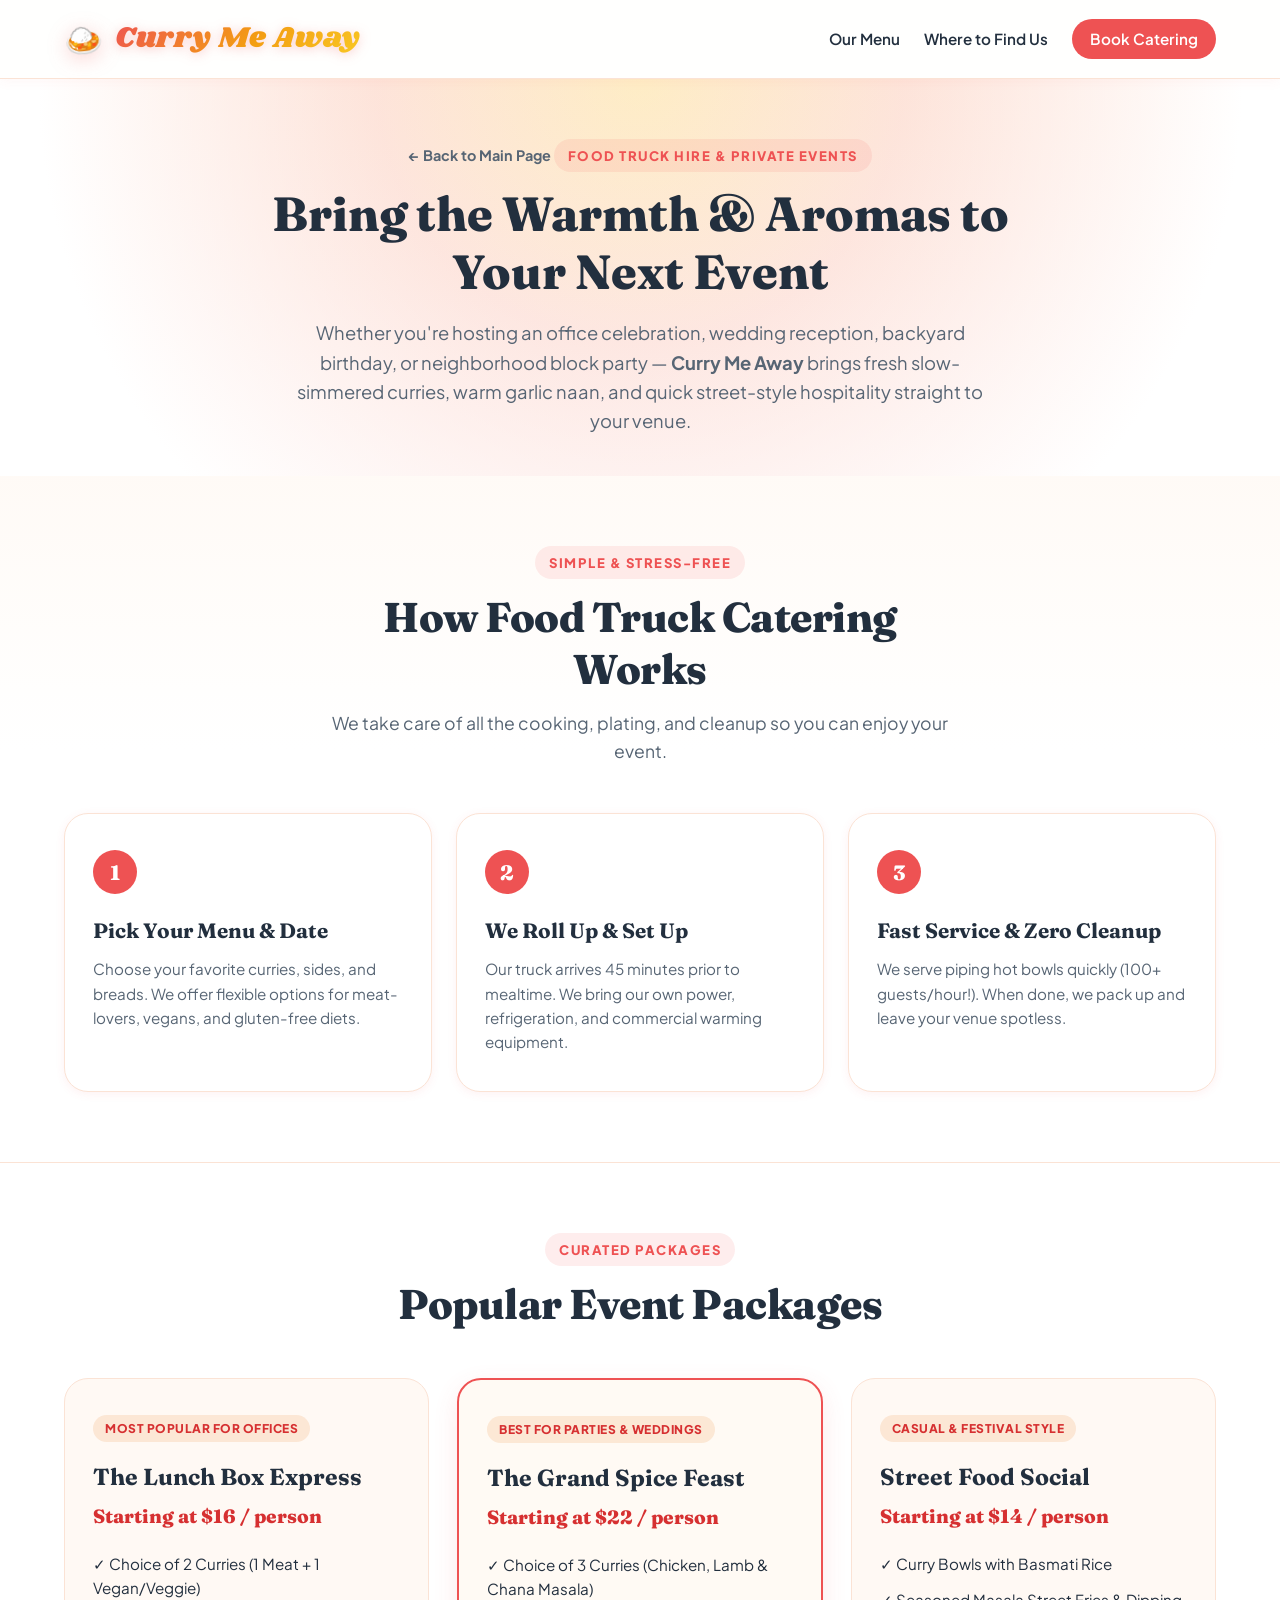
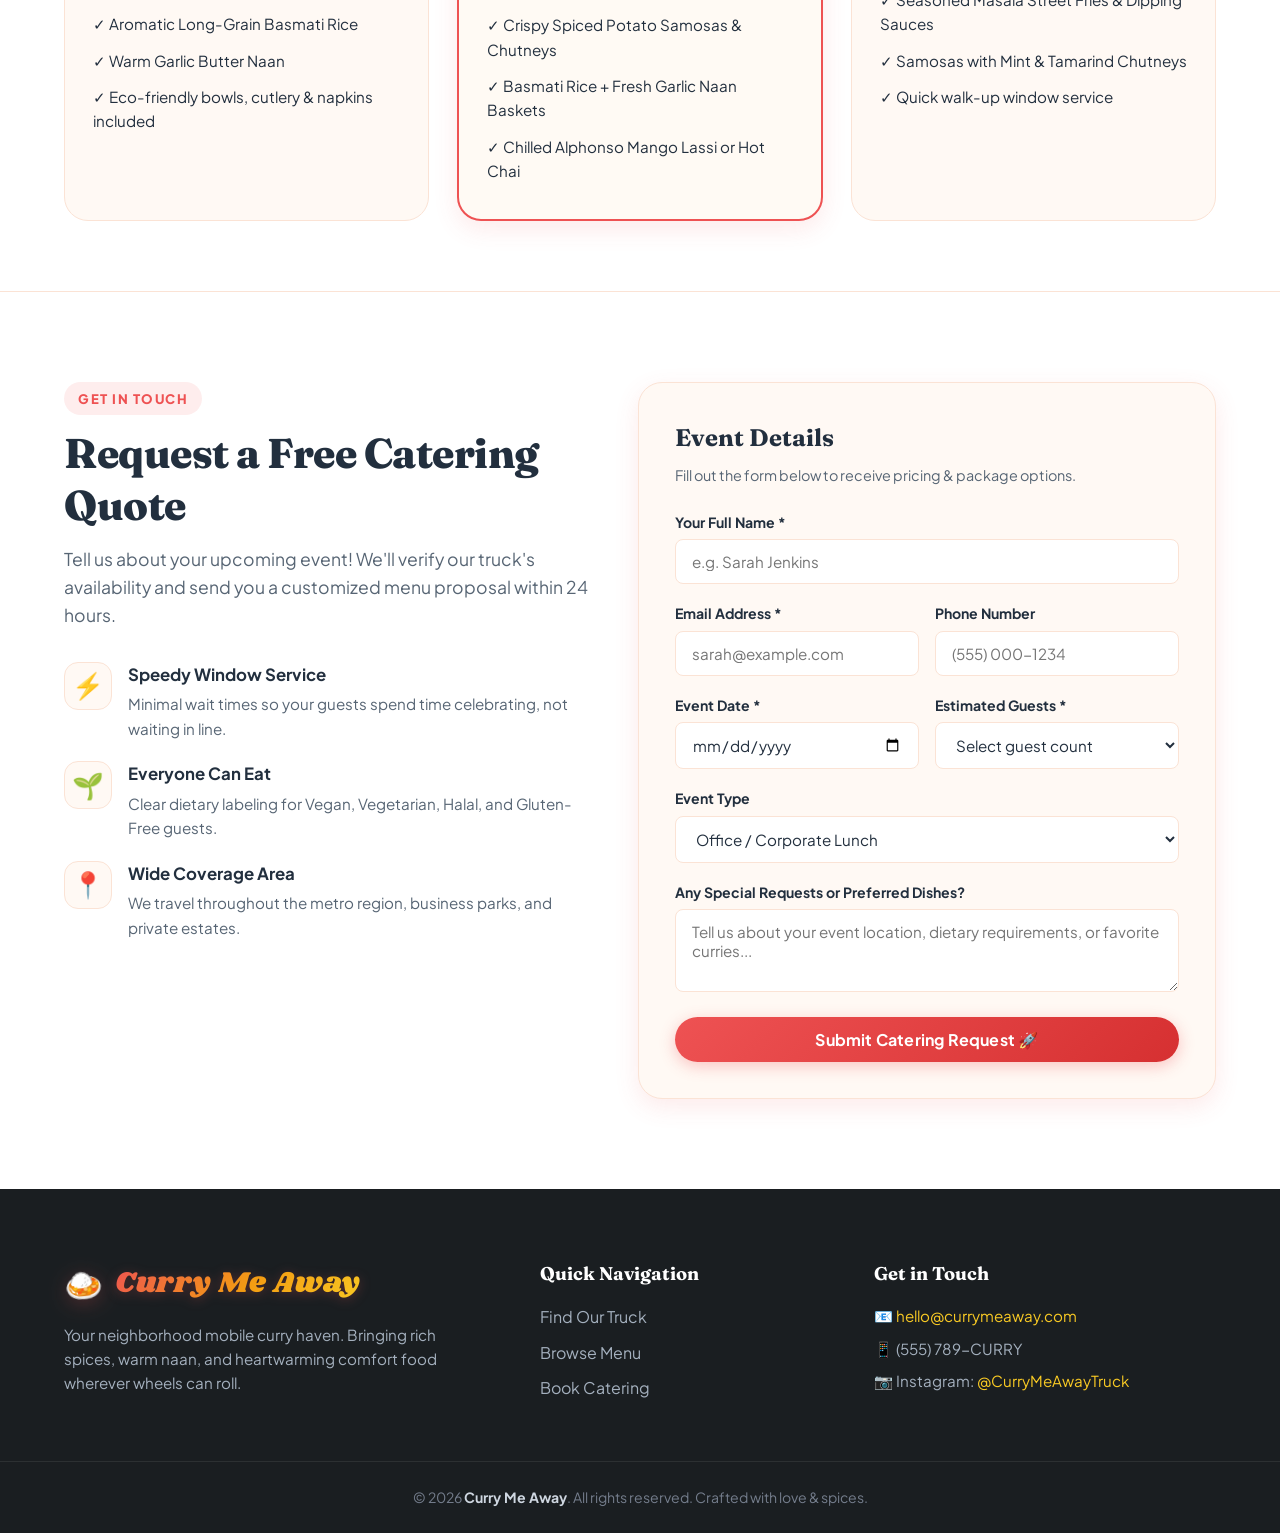
==== commit 542e7800: "Apply warm sunset color theme, shine up brand name, and remove redundant location bar" ====
--- a/catering.html
+++ b/catering.html
@@ -5,10 +5,10 @@
   <meta name="viewport" content="width=device-width, initial-scale=1.0">
   <title>Catering & Private Events | Curry Me Away</title>
   
-  <!-- Google Fonts -->
+  <!-- Google Fonts: Shrikhand (Brand), Fraunces (Headings), Plus Jakarta Sans (Body) -->
   <link rel="preconnect" href="https://fonts.googleapis.com">
   <link rel="preconnect" href="https://fonts.gstatic.com" crossorigin>
-  <link href="https://fonts.googleapis.com/css2?family=Outfit:wght@400;500;600;700;800&family=Plus+Jakarta+Sans:wght@400;500;600;700&display=swap" rel="stylesheet">
+  <link href="https://fonts.googleapis.com/css2?family=Fraunces:opsz,wght@9..144,600;9..144,700;9..144,800;9..144,900&family=Plus+Jakarta+Sans:wght@400;500;600;700;800&family=Shrikhand&display=swap" rel="stylesheet">
   
   <!-- Link to our stylesheet -->
   <link rel="stylesheet" href="styles.css">
@@ -29,8 +29,8 @@
 
       <!-- Navigation Links -->
       <nav class="main-nav" id="mainNav">
+        <a href="index.html#menu" class="nav-link">Our Menu</a>
         <a href="index.html#schedule" class="nav-link">Where to Find Us</a>
-        <a href="index.html#menu" class="nav-link">Our Menu</a>
         <a href="catering.html" class="nav-link nav-btn active">Book Catering</a>
       </nav>
 
--- a/styles.css
+++ b/styles.css
@@ -43,8 +43,9 @@
   --radius-lg: 24px;
   --radius-full: 9999px;
 
-  /* Font Families */
-  --font-heading: 'Outfit', sans-serif;
+  /* Font Families: Warmth & Pizzazz */
+  --font-brand: 'Shrikhand', cursive, sans-serif;
+  --font-heading: 'Fraunces', Georgia, serif;
   --font-body: 'Plus Jakarta Sans', -apple-system, BlinkMacSystemFont, sans-serif;
 }
 
@@ -104,9 +105,10 @@
   justify-content: center;
   gap: 8px;
   padding: 12px 24px;
-  font-family: var(--font-heading);
+  font-family: var(--font-body);
   font-size: 1rem;
   font-weight: 700;
+  letter-spacing: 0.2px;
   border-radius: var(--radius-full);
   border: none;
   cursor: pointer;
@@ -115,27 +117,30 @@
 }
 
 .btn-primary {
-  background: linear-gradient(135deg, var(--primary-spice), var(--spice-red));
+  background: linear-gradient(135deg, var(--sunset-red), var(--primary-hover));
   color: #ffffff;
-  box-shadow: 0 4px 14px rgba(230, 126, 34, 0.4);
+  box-shadow: 0 4px 16px rgba(238, 82, 83, 0.32);
 }
 
 .btn-primary:hover {
+  background: linear-gradient(135deg, var(--primary-hover), #b71540);
   color: #ffffff;
   transform: translateY(-2px);
-  box-shadow: 0 6px 20px rgba(230, 126, 34, 0.55);
+  box-shadow: 0 6px 22px rgba(238, 82, 83, 0.45);
 }
 
 .btn-secondary {
   background-color: #ffffff;
   color: var(--text-main);
   border: 2px solid var(--border-light);
+  box-shadow: var(--shadow-sm);
 }
 
 .btn-secondary:hover {
-  border-color: var(--primary-spice);
-  color: var(--primary-spice);
+  border-color: var(--sunset-blue);
+  color: var(--sunset-blue);
   transform: translateY(-2px);
+  box-shadow: 0 6px 18px rgba(56, 103, 214, 0.15);
 }
 
 .btn-outline {
@@ -162,13 +167,13 @@
 
 .section-subtitle {
   display: inline-block;
-  font-family: var(--font-heading);
-  font-size: 0.85rem;
-  font-weight: 700;
+  font-family: var(--font-body);
+  font-size: 0.82rem;
+  font-weight: 800;
   text-transform: uppercase;
   letter-spacing: 1.5px;
-  color: var(--primary-spice);
-  background-color: rgba(230, 126, 34, 0.12);
+  color: var(--sunset-red);
+  background-color: rgba(238, 82, 83, 0.1);
   padding: 6px 14px;
   border-radius: var(--radius-full);
   margin-bottom: 12px;
@@ -176,11 +181,25 @@
 
 .section-title {
   font-family: var(--font-heading);
-  font-size: 2.3rem;
+  font-size: 2.6rem;
   font-weight: 800;
   color: var(--text-main);
   line-height: 1.25;
   margin-bottom: 14px;
+  letter-spacing: -0.5px;
+}
+
+/* Sunset Gradient Section Titles with Warm Depth */
+.section-title.section-title-sunset {
+  font-family: var(--font-brand);
+  font-size: clamp(2.3rem, 5.2vw, 3.2rem);
+  font-weight: 400;
+  letter-spacing: 0.8px;
+  background: linear-gradient(135deg, var(--sunset-red) 0%, #ff5252 25%, var(--sunset-amber) 65%, var(--sunset-gold) 100%);
+  -webkit-background-clip: text;
+  -webkit-text-fill-color: transparent;
+  filter: drop-shadow(0 2px 4px rgba(183, 21, 64, 0.2)) 
+          drop-shadow(0 8px 24px rgba(238, 82, 83, 0.25));
 }
 
 .section-intro {
@@ -194,11 +213,12 @@
 .site-header {
   position: sticky;
   top: 0;
-  background-color: rgba(253, 250, 246, 0.94);
-  backdrop-filter: blur(12px);
+  background-color: rgba(255, 255, 255, 0.94);
+  backdrop-filter: blur(14px);
   border-bottom: 1px solid var(--border-light);
   z-index: 1000;
   padding: 14px 0;
+  box-shadow: 0 2px 12px rgba(238, 82, 83, 0.05);
 }
 
 .header-container {
@@ -211,45 +231,41 @@
 .brand-logo {
   display: flex;
   align-items: center;
-  gap: 10px;
-  font-family: var(--font-heading);
-  font-size: 1.45rem;
-  font-weight: 800;
-  color: var(--text-main);
+  gap: 12px;
+  text-decoration: none;
+  transition: transform 0.2s ease;
+}
+
+.brand-logo:hover {
+  transform: translateY(-1px);
+}
+
+.brand-text {
+  font-family: var(--font-brand);
+  font-size: 1.85rem;
+  font-weight: 400;
+  letter-spacing: 0.6px;
+  background: linear-gradient(135deg, var(--sunset-red) 0%, var(--sunset-amber) 55%, var(--sunset-gold) 100%);
+  -webkit-background-clip: text;
+  -webkit-text-fill-color: transparent;
+  filter: drop-shadow(0 2px 6px rgba(238, 82, 83, 0.28));
+  transition: filter 0.25s ease;
+}
+
+.brand-logo:hover .brand-text {
+  filter: drop-shadow(0 4px 14px rgba(238, 82, 83, 0.45));
 }
 
 .logo-icon {
-  font-size: 1.7rem;
-  transform: rotate(-4deg);
-}
-
-.live-status-pill {
-  display: inline-flex;
-  align-items: center;
-  gap: 8px;
-  background: #ffffff;
-  border: 1px solid var(--border-light);
-  padding: 6px 14px;
-  border-radius: var(--radius-full);
-  font-size: 0.85rem;
-  font-weight: 600;
-  color: var(--text-main);
-  box-shadow: var(--shadow-sm);
-}
-
-.status-dot {
-  width: 9px;
-  height: 9px;
-  border-radius: 50%;
-  background-color: var(--herb-green);
-  box-shadow: 0 0 0 3px rgba(39, 174, 96, 0.25);
-  animation: pulse 2s infinite;
-}
-
-@keyframes pulse {
-  0% { box-shadow: 0 0 0 0 rgba(39, 174, 96, 0.5); }
-  70% { box-shadow: 0 0 0 8px rgba(39, 174, 96, 0); }
-  100% { box-shadow: 0 0 0 0 rgba(39, 174, 96, 0); }
+  font-size: 1.95rem;
+  display: inline-block;
+  transform: rotate(-6deg);
+  transition: transform 0.35s cubic-bezier(0.34, 1.56, 0.64, 1);
+  filter: drop-shadow(0 4px 10px rgba(238, 82, 83, 0.25));
+}
+
+.brand-logo:hover .logo-icon {
+  transform: rotate(10deg) scale(1.18);
 }
 
 .main-nav {
@@ -301,8 +317,10 @@
    5. HERO SECTION
    -------------------------------------------------------------------------- */
 .hero-section {
-  padding: 70px 0 60px 0;
-  background: radial-gradient(circle at 80% 20%, rgba(230, 126, 34, 0.08) 0%, transparent 60%);
+  padding: 85px 0 75px 0;
+  background: radial-gradient(circle at 85% 15%, rgba(249, 202, 36, 0.20) 0%, rgba(238, 82, 83, 0.12) 35%, rgba(56, 103, 214, 0.05) 65%, #ffffff 88%);
+  position: relative;
+  overflow: hidden;
 }
 
 .hero-container {
@@ -313,27 +331,72 @@
 }
 
 .hero-tagline {
-  display: inline-block;
-  font-size: 0.9rem;
+  display: inline-flex;
+  align-items: center;
+  gap: 8px;
+  font-size: 0.88rem;
   font-weight: 700;
-  color: var(--spice-red);
+  color: var(--sunset-red);
+  background-color: rgba(238, 82, 83, 0.09);
+  padding: 6px 14px;
+  border-radius: var(--radius-full);
+  margin-bottom: 18px;
+  letter-spacing: 0.5px;
+  border: 1px solid rgba(238, 82, 83, 0.18);
+}
+
+.hero-title {
+  font-family: var(--font-heading);
+  line-height: 1.1;
+  margin-bottom: 22px;
+}
+
+/* Flashy, larger brand name with warm sunset gradient and eye-drawing depth */
+.hero-brand-name {
+  display: block;
+  font-family: var(--font-brand);
+  font-size: clamp(3.8rem, 8.5vw, 5.6rem);
+  font-weight: 400;
+  letter-spacing: 1.2px;
+  line-height: 1.05;
   margin-bottom: 14px;
-  letter-spacing: 0.5px;
-}
-
-.hero-title {
-  font-family: var(--font-heading);
-  font-size: 3.4rem;
-  font-weight: 800;
-  line-height: 1.15;
-  color: var(--text-main);
-  margin-bottom: 18px;
-}
-
-.hero-title .highlight {
-  background: linear-gradient(120deg, var(--primary-spice), var(--spice-red));
+  background: linear-gradient(135deg, var(--sunset-red) 0%, #ff5252 25%, var(--sunset-amber) 65%, var(--sunset-gold) 100%);
   -webkit-background-clip: text;
   -webkit-text-fill-color: transparent;
+  filter: drop-shadow(0 3px 6px rgba(183, 21, 64, 0.22)) 
+          drop-shadow(0 10px 32px rgba(238, 82, 83, 0.35))
+          drop-shadow(0 2px 4px rgba(243, 156, 18, 0.2));
+  animation: hero-brand-pulse 4s ease-in-out infinite alternate;
+}
+
+@keyframes hero-brand-pulse {
+  0% {
+    filter: drop-shadow(0 3px 6px rgba(183, 21, 64, 0.22)) 
+            drop-shadow(0 8px 24px rgba(238, 82, 83, 0.3))
+            drop-shadow(0 2px 4px rgba(243, 156, 18, 0.2));
+  }
+  100% {
+    filter: drop-shadow(0 3px 8px rgba(183, 21, 64, 0.3)) 
+            drop-shadow(0 12px 36px rgba(238, 82, 83, 0.48))
+            drop-shadow(0 4px 10px rgba(249, 202, 36, 0.35));
+  }
+}
+
+.hero-subtitle {
+  display: block;
+  font-family: var(--font-heading);
+  font-size: clamp(1.4rem, 3.2vw, 1.95rem);
+  font-weight: 700;
+  color: var(--text-main);
+  letter-spacing: -0.3px;
+  line-height: 1.3;
+}
+
+.hero-subtitle .highlight {
+  background: linear-gradient(135deg, var(--sunset-blue), #2e86de);
+  -webkit-background-clip: text;
+  -webkit-text-fill-color: transparent;
+  font-weight: 800;
 }
 
 .hero-description {
@@ -449,76 +512,7 @@
   border-bottom: 1px solid var(--border-light);
 }
 
-/* Today's Special Featured Card */
-.today-highlight-card {
-  background: linear-gradient(135deg, #2c3e50, #1a252f);
-  color: #ffffff;
-  border-radius: var(--radius-lg);
-  padding: 32px;
-  box-shadow: var(--shadow-lg);
-  margin-bottom: 48px;
-  position: relative;
-  overflow: hidden;
-  border-left: 8px solid var(--primary-spice);
-}
-
-.today-banner-label {
-  display: flex;
-  align-items: center;
-  gap: 8px;
-  font-family: var(--font-heading);
-  font-size: 0.9rem;
-  font-weight: 800;
-  letter-spacing: 1.5px;
-  color: var(--spice-gold);
-  margin-bottom: 16px;
-}
-
-.today-details {
-  display: flex;
-  justify-content: space-between;
-  align-items: center;
-  gap: 24px;
-  flex-wrap: wrap;
-}
-
-.today-info h3 {
-  font-family: var(--font-heading);
-  font-size: 2rem;
-  font-weight: 800;
-  margin-bottom: 6px;
-}
-
-.today-address {
-  color: #bdc3c7;
-  font-size: 1.05rem;
-  margin-bottom: 6px;
-}
-
-.today-hours {
-  color: var(--spice-gold);
-  font-weight: 700;
-  font-size: 1.05rem;
-}
-
-.today-actions .btn-outline {
-  border-color: #ffffff;
-  color: #ffffff;
-}
-
-.today-actions .btn-outline:hover {
-  background-color: #ffffff;
-  color: #1a252f;
-}
-
-/* Weekly Itinerary Grid */
-.weekly-heading {
-  font-family: var(--font-heading);
-  font-size: 1.4rem;
-  margin-bottom: 24px;
-  color: var(--text-main);
-}
-
+/* Weekly Schedule Grid */
 .schedule-grid {
   display: grid;
   grid-template-columns: repeat(auto-fit, minmax(260px, 1fr));
@@ -541,16 +535,17 @@
 }
 
 .schedule-day-card.is-today {
-  border: 2px solid var(--primary-spice);
-  background-color: #fff9f3;
-  box-shadow: 0 4px 16px rgba(230, 126, 34, 0.15);
+  border: 2px solid var(--sunset-red);
+  background: linear-gradient(145deg, #ffffff, #fff7ee);
+  box-shadow: 0 8px 24px rgba(238, 82, 83, 0.16);
+  transform: translateY(-2px);
 }
 
 .day-header {
   display: flex;
   justify-content: space-between;
   align-items: center;
-  margin-bottom: 8px;
+  margin-bottom: 10px;
 }
 
 .day-name {
@@ -561,25 +556,26 @@
 }
 
 .today-indicator-tag {
-  background-color: var(--primary-spice);
+  background: linear-gradient(135deg, var(--sunset-red), var(--sunset-amber));
   color: #ffffff;
-  font-size: 0.7rem;
+  font-size: 0.72rem;
   font-weight: 800;
-  padding: 3px 8px;
+  padding: 4px 10px;
   border-radius: var(--radius-full);
   text-transform: uppercase;
-  letter-spacing: 0.5px;
+  letter-spacing: 0.6px;
+  box-shadow: 0 2px 6px rgba(238, 82, 83, 0.25);
 }
 
 .day-location {
-  font-weight: 600;
-  color: var(--primary-hover);
-  margin-bottom: 4px;
-  font-size: 0.95rem;
+  font-weight: 700;
+  color: var(--sunset-red);
+  margin-bottom: 6px;
+  font-size: 1rem;
 }
 
 .day-address {
-  font-size: 0.85rem;
+  font-size: 0.88rem;
   color: var(--text-muted);
   margin-bottom: 8px;
 }
@@ -588,6 +584,55 @@
   font-size: 0.85rem;
   color: var(--text-main);
   font-weight: 600;
+}
+
+/* Card Action: Get Directions Button */
+.day-action {
+  margin-top: 14px;
+  padding-top: 12px;
+  border-top: 1px dashed var(--border-light);
+}
+
+.btn-directions {
+  display: flex;
+  align-items: center;
+  justify-content: center;
+  gap: 6px;
+  width: 100%;
+  padding: 8px 12px;
+  font-size: 0.85rem;
+  font-weight: 700;
+  border-radius: var(--radius-sm);
+  text-decoration: none;
+  transition: all 0.2s ease;
+  background-color: #ffffff;
+  color: var(--sunset-red);
+  border: 1px solid var(--border-light);
+}
+
+.btn-directions:hover {
+  background-color: #fff2e6;
+  border-color: var(--sunset-red);
+  transform: translateY(-1px);
+}
+
+.btn-directions.is-today-btn {
+  background: linear-gradient(135deg, var(--sunset-red), var(--primary-hover));
+  color: #ffffff;
+  border: none;
+  box-shadow: 0 3px 10px rgba(238, 82, 83, 0.25);
+}
+
+.btn-directions.is-today-btn:hover {
+  background: linear-gradient(135deg, var(--primary-hover), #b71540);
+  box-shadow: 0 4px 14px rgba(238, 82, 83, 0.35);
+  transform: translateY(-1px);
+}
+
+.closed-note {
+  font-size: 0.82rem;
+  color: var(--text-muted);
+  font-style: italic;
 }
 
 /* --------------------------------------------------------------------------
@@ -619,15 +664,15 @@
 }
 
 .filter-btn:hover {
-  border-color: var(--primary-spice);
-  color: var(--primary-spice);
+  border-color: var(--sunset-red);
+  color: var(--sunset-red);
 }
 
 .filter-btn.active {
-  background-color: var(--primary-spice);
+  background: linear-gradient(135deg, var(--sunset-red), var(--primary-hover));
   color: #ffffff;
-  border-color: var(--primary-spice);
-  box-shadow: 0 4px 12px rgba(230, 126, 34, 0.35);
+  border-color: var(--sunset-red);
+  box-shadow: 0 4px 14px rgba(238, 82, 83, 0.32);
 }
 
 /* Menu Grid */
@@ -666,7 +711,8 @@
 
 .dish-icon {
   font-size: 2.2rem;
-  background-color: rgba(230, 126, 34, 0.1);
+  background: rgba(238, 82, 83, 0.08);
+  border: 1px solid rgba(238, 82, 83, 0.14);
   width: 54px;
   height: 54px;
   display: flex;
@@ -679,7 +725,7 @@
   font-family: var(--font-heading);
   font-size: 1.35rem;
   font-weight: 800;
-  color: var(--primary-hover);
+  color: var(--sunset-red);
 }
 
 .dish-name {
@@ -929,8 +975,8 @@
    8c. DEDICATED CATERING PAGE STYLES (catering.html)
    -------------------------------------------------------------------------- */
 .catering-page-hero {
-  padding: 50px 0 30px 0;
-  background: radial-gradient(circle at 50% 0%, rgba(230, 126, 34, 0.12) 0%, transparent 70%);
+  padding: 60px 0 40px 0;
+  background: radial-gradient(circle at 50% 0%, rgba(249, 202, 36, 0.18) 0%, rgba(238, 82, 83, 0.10) 35%, #ffffff 80%);
   text-align: center;
 }
 
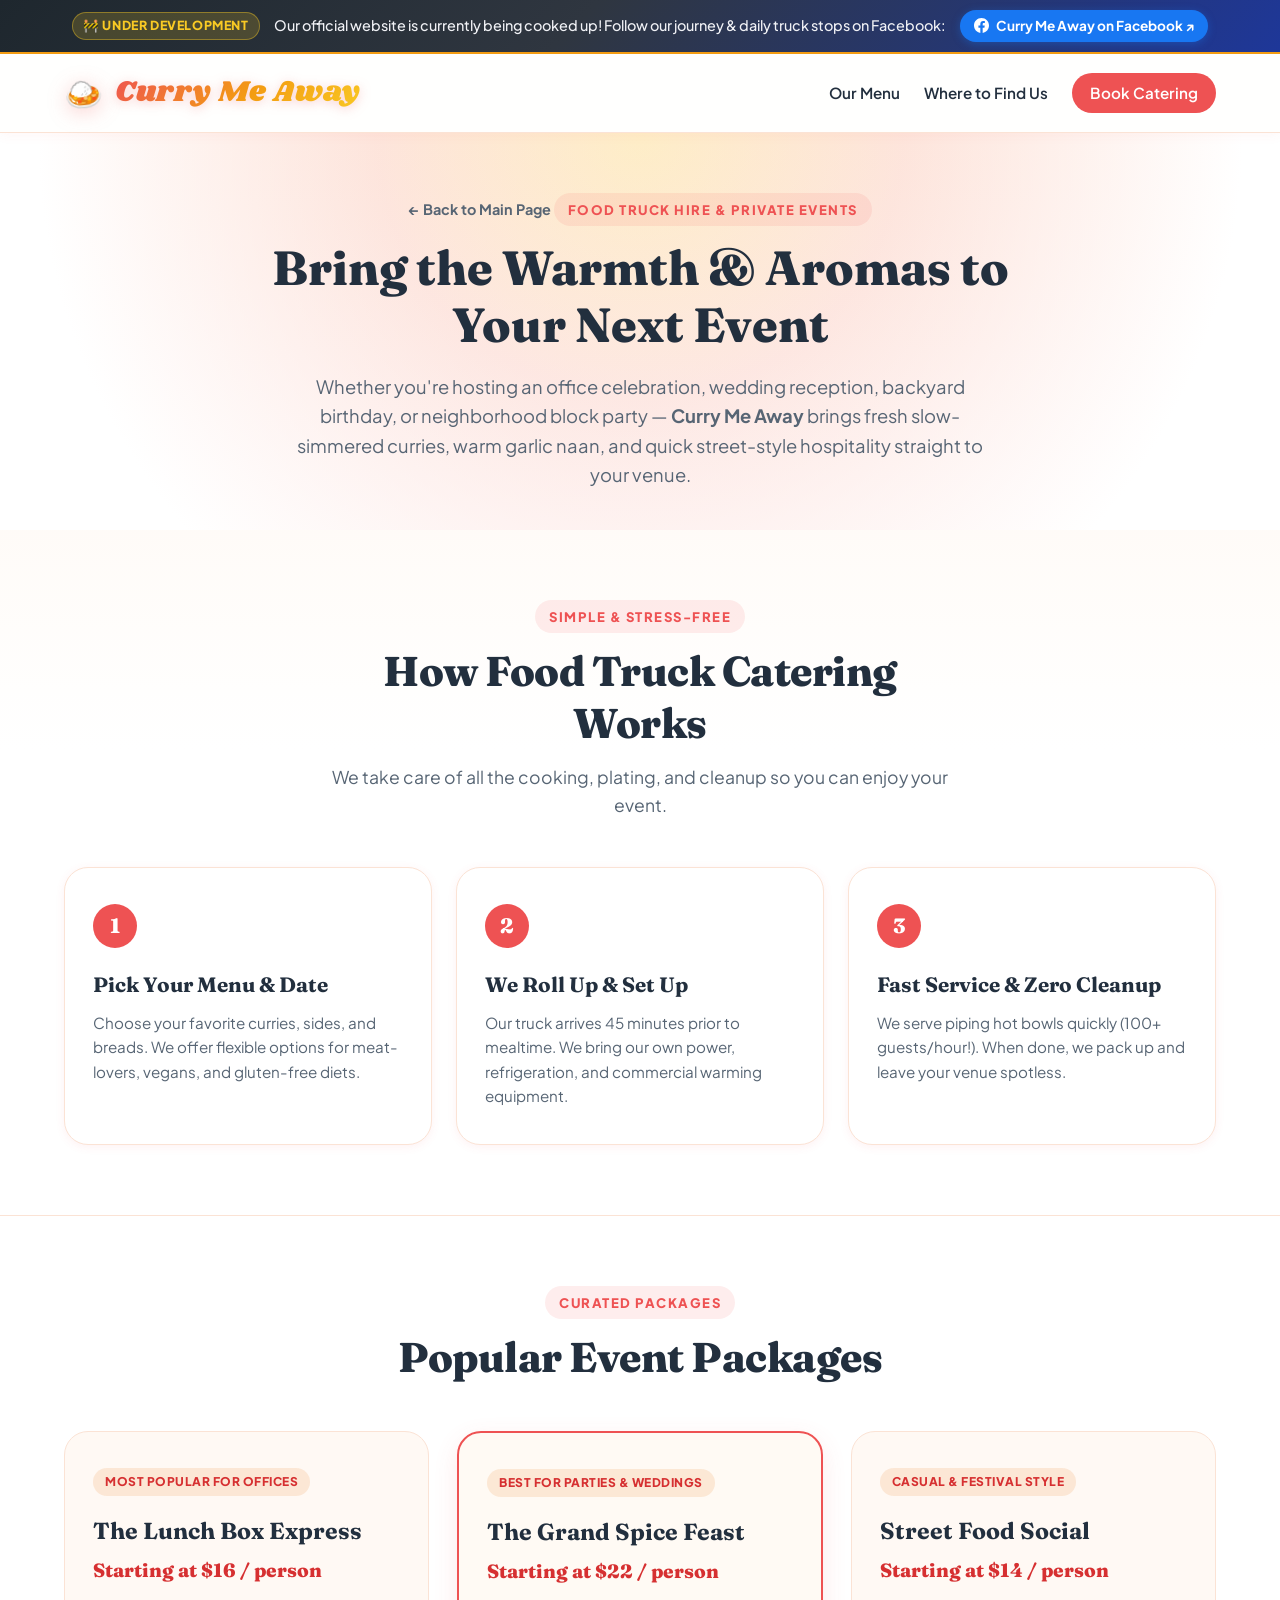
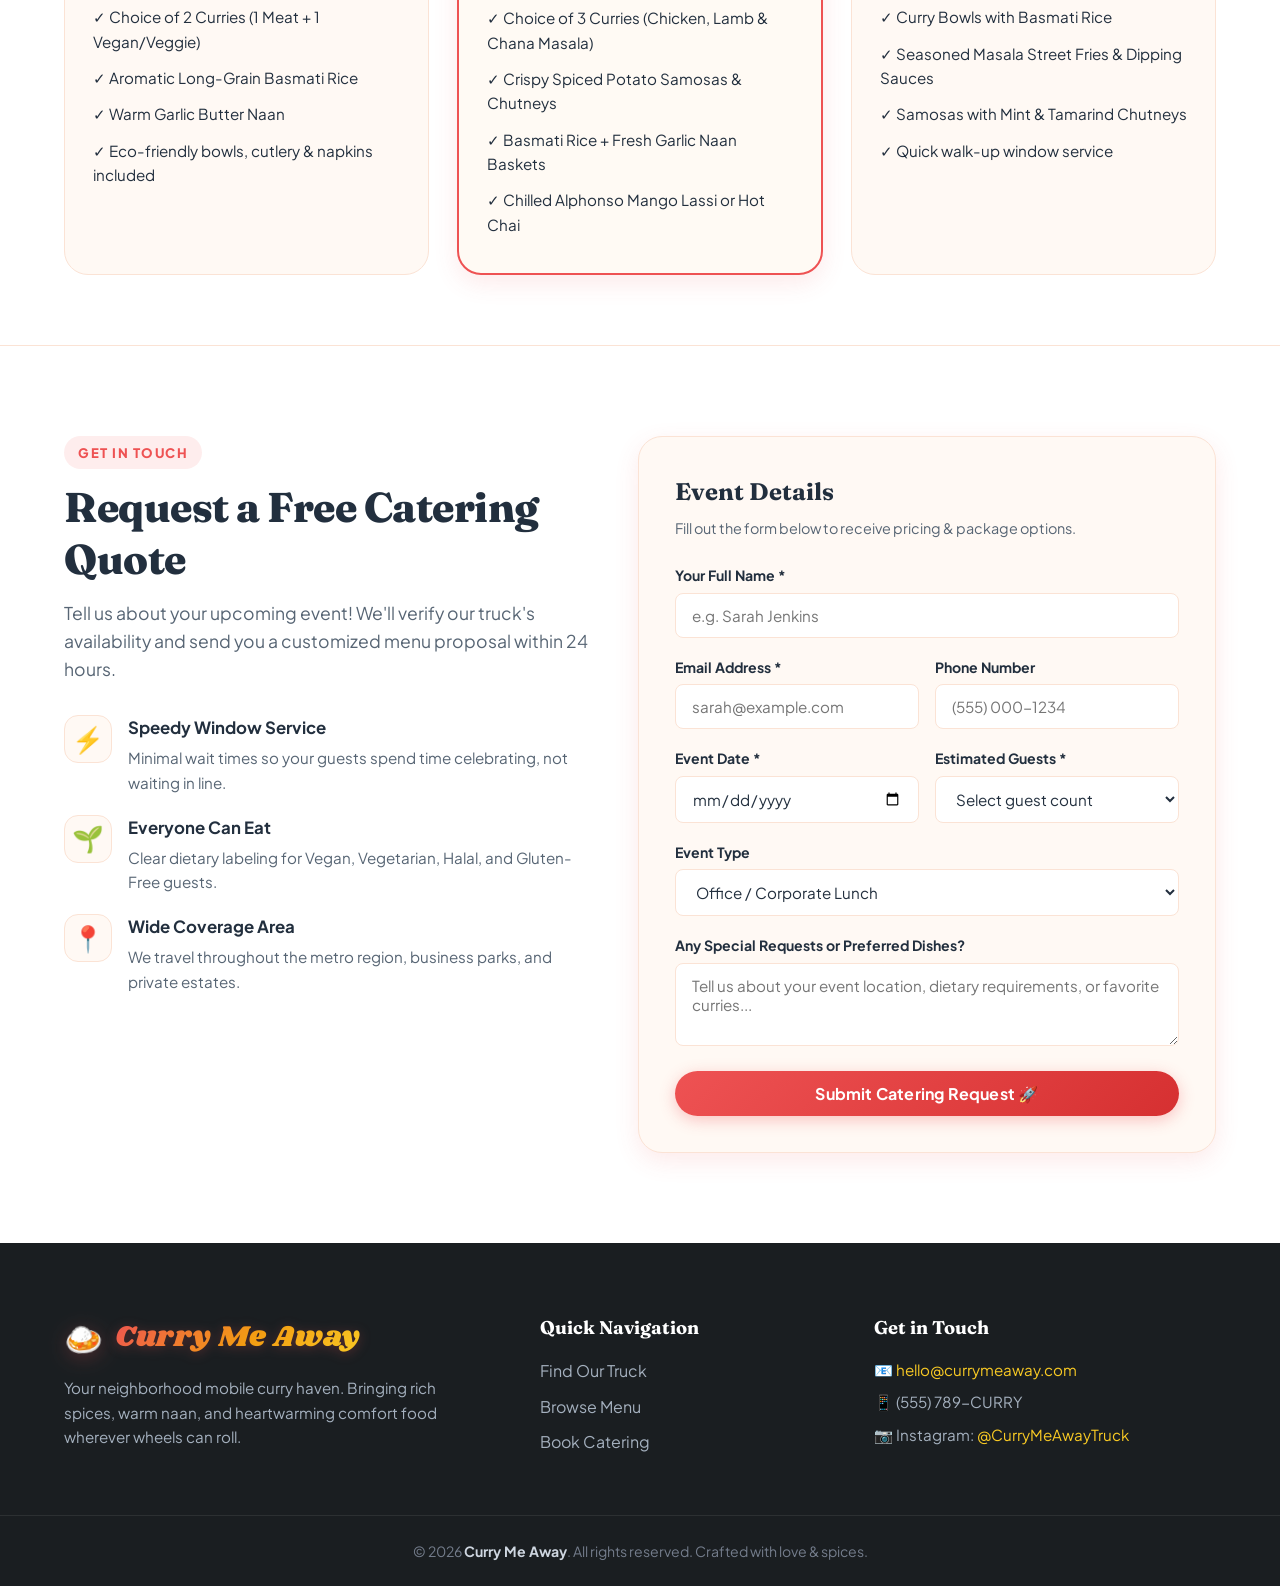
==== commit ec930a56: "Add under development banner with link to Facebook page" ====
--- a/catering.html
+++ b/catering.html
@@ -16,6 +16,22 @@
 <body>
 
   <!-- ================================================================= -->
+  <!-- TOP ANNOUNCEMENT BANNER (Under Development & Facebook Link)        -->
+  <!-- ================================================================= -->
+  <div class="dev-announcement-banner">
+    <div class="container dev-banner-container">
+      <span class="dev-banner-badge">🚧 Under Development</span>
+      <span class="dev-banner-text">Our official website is currently being cooked up! Follow our journey &amp; daily truck stops on Facebook:</span>
+      <a href="https://www.facebook.com/p/Curry-Me-Away-LLC-61571392857347/" target="_blank" rel="noopener noreferrer" class="dev-banner-link">
+        <svg class="facebook-icon" width="15" height="15" viewBox="0 0 24 24" fill="currentColor" aria-hidden="true">
+          <path d="M24 12.073c0-6.627-5.373-12-12-12s-12 5.373-12 12c0 5.99 4.388 10.954 10.125 11.854v-8.385H7.078v-3.47h3.047V9.43c0-3.007 1.792-4.669 4.533-4.669 1.312 0 2.686.235 2.686.235v2.953H15.83c-1.491 0-1.956.925-1.956 1.874v2.25h3.328l-.532 3.47h-2.796v8.385C19.612 23.027 24 18.062 24 12.073z"/>
+        </svg>
+        <span>Curry Me Away on Facebook ↗</span>
+      </a>
+    </div>
+  </div>
+
+  <!-- ================================================================= -->
   <!-- 1. NAVIGATION BAR                                                 -->
   <!-- ================================================================= -->
   <header class="site-header">
--- a/styles.css
+++ b/styles.css
@@ -205,6 +205,83 @@
 .section-intro {
   color: var(--text-muted);
   font-size: 1.1rem;
+}
+
+/* --------------------------------------------------------------------------
+   3.5. TOP ANNOUNCEMENT BANNER (Under Development & Facebook Link)
+   -------------------------------------------------------------------------- */
+.dev-announcement-banner {
+  background: linear-gradient(135deg, #1e272e 0%, #2f3640 45%, #1e3799 100%);
+  color: #ffffff;
+  padding: 10px 0;
+  border-bottom: 2px solid var(--sunset-amber);
+  position: relative;
+  z-index: 1001;
+  font-size: 0.9rem;
+}
+
+.dev-banner-container {
+  display: flex;
+  align-items: center;
+  justify-content: center;
+  gap: 14px;
+  flex-wrap: wrap;
+  text-align: center;
+}
+
+.dev-banner-badge {
+  display: inline-flex;
+  align-items: center;
+  gap: 6px;
+  background: rgba(249, 202, 36, 0.18);
+  color: var(--sunset-gold);
+  border: 1px solid rgba(249, 202, 36, 0.4);
+  padding: 3px 10px;
+  border-radius: var(--radius-full);
+  font-size: 0.78rem;
+  font-weight: 800;
+  text-transform: uppercase;
+  letter-spacing: 0.6px;
+}
+
+.dev-banner-text {
+  color: #f1f2f6;
+  font-weight: 500;
+}
+
+.dev-banner-link {
+  display: inline-flex;
+  align-items: center;
+  gap: 7px;
+  background: #1877f2;
+  color: #ffffff !important;
+  padding: 5px 14px;
+  border-radius: var(--radius-full);
+  font-size: 0.85rem;
+  font-weight: 700;
+  text-decoration: none;
+  box-shadow: 0 2px 8px rgba(24, 119, 242, 0.35);
+  transition: all 0.25s ease;
+}
+
+.dev-banner-link:hover {
+  background: #166fe5;
+  transform: translateY(-1px);
+  box-shadow: 0 4px 14px rgba(24, 119, 242, 0.55);
+}
+
+.dev-banner-link .facebook-icon {
+  flex-shrink: 0;
+}
+
+@media (max-width: 768px) {
+  .dev-announcement-banner {
+    padding: 10px 14px;
+    font-size: 0.85rem;
+  }
+  .dev-banner-container {
+    gap: 8px;
+  }
 }
 
 /* --------------------------------------------------------------------------
